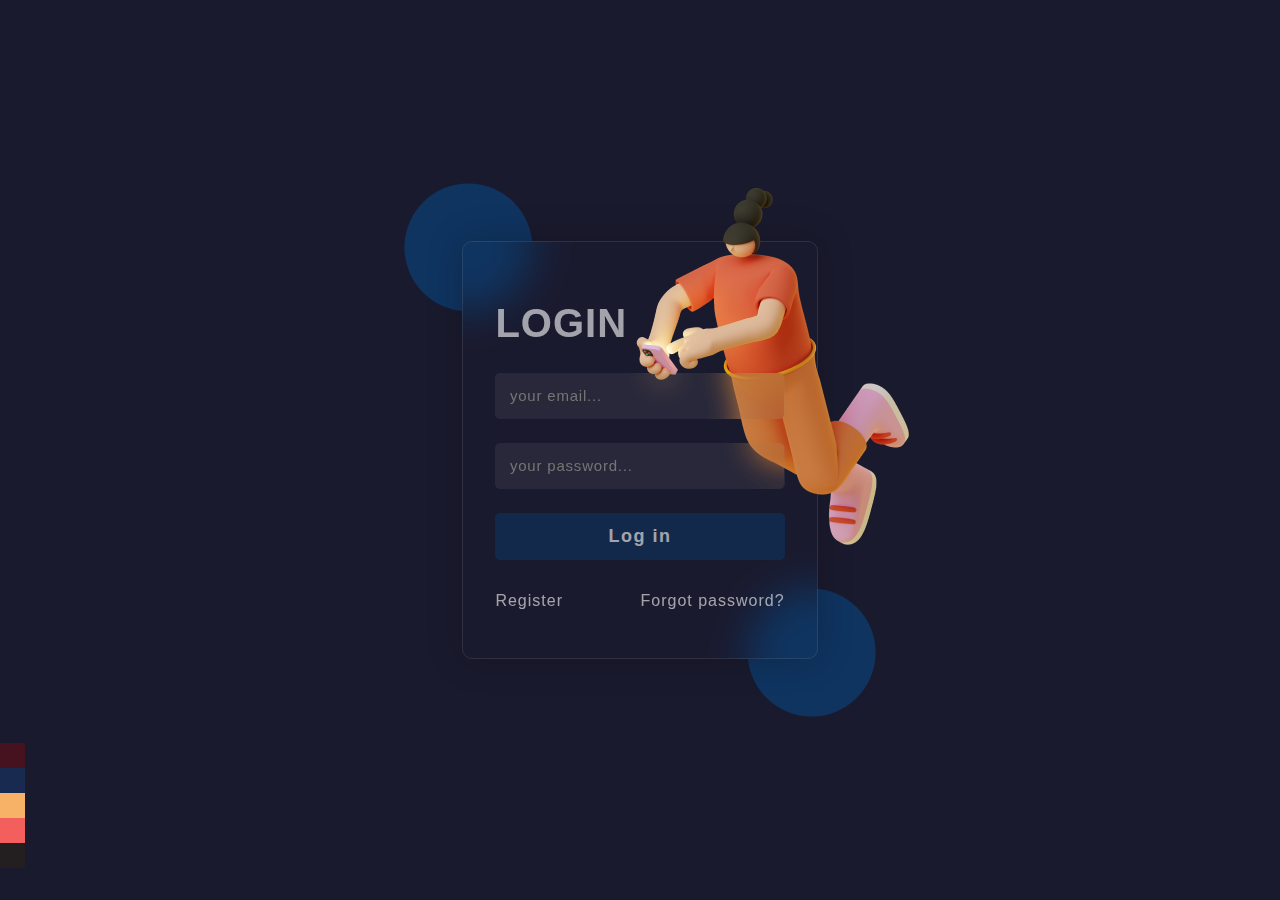
==== login.html @ a5564b31 "Added login and register pages" ====
<!DOCTYPE html>
<html lang="en">
  <head>
    <meta charset="UTF-8" />
    <meta name="viewport" content="width=device-width, initial-scale=1.0" />
    <title>Log in</title>
    <link rel="stylesheet" href="styles/login.css" />
  </head>
  <body>
    <section class="container">
      <div class="login-container">
        <div class="circle circle-one"></div>
        <div class="form-container">
          <img src="/images/saly.png" alt="illustration" class="illustration" />
          <h1 class="opacity">LOGIN</h1>
          <form id="hero-form" onsubmit="formSubmitHandler(event)" novalidate>
            <div class="form-item">
              <input
                id="hero-form-useremail"
                type="email"
                placeholder="your email..."
              />
              <span id="hero-email-error" class="hero-email-error"
                >Please enter the valid email</span
              >
            </div>
            <div class="form-item">
              <input
                id="hero-form-password"
                type="password"
                placeholder="your password..."
              />
              <span id="hero-password-error" class="hero-password-error"
                >Password should be 8 chracters or than more</span
              >
            </div>

            <button type="submit" class="opacity">Log in</button>
          </form>
          <div class="register-forget opacity">
            <a href="/register.html">Register</a>
            <a href="">Forgot password?</a>
          </div>
          <span class="hero-general-error"></span>
        </div>
        <div class="circle circle-two"></div>
      </div>
      <div class="theme-btn-container"></div>
    </section>

    <script src="js/login.js"></script>
  </body>
</html>
---- styles/login.css ----
/* Theme css start */
:root {
  --background: #1a1a2e;
  --color: #ffffff;
  --primary-color: #0f3460;
}

* {
  box-sizing: border-box;
}

html {
  scroll-behavior: smooth;
}

body {
  margin: 0;
  box-sizing: border-box;
  font-family: "Inter", sans-serif;
  background: var(--background);
  color: var(--color);
  letter-spacing: 1px;
  transition: background 0.2s ease;
  -webkit-transition: background 0.2s ease;
  -moz-transition: background 0.2s ease;
  -ms-transition: background 0.2s ease;
  -o-transition: background 0.2s ease;
}

a {
  text-decoration: none;
  color: var(--color);
}

h1 {
  font-size: 2.5rem;
}

.container {
  display: flex;
  justify-content: center;
  align-items: center;
  height: 100vh;
}

.login-container {
  position: relative;
  width: 22.2rem;
}
.form-container {
  border: 1px solid hsla(0, 0%, 65%, 0.158);
  box-shadow: 0 0 36px 1px rgba(0, 0, 0, 0.2);
  border-radius: 10px;
  backdrop-filter: blur(20px);
  z-index: 99;
  padding: 2rem;
  -webkit-border-radius: 10px;
  -moz-border-radius: 10px;
  -ms-border-radius: 10px;
  -o-border-radius: 10px;
}

.form-item {
  display: block;
  margin-bottom: 1.5rem;
}

.form-item input {
  display: block;
  padding: 14.5px;
  width: 100%;
  margin: 0.5rem 0;
  color: var(--color);
  outline: none;
  background-color: #9191911f;
  border: none;
  border-radius: 5px;
  font-weight: 500;
  letter-spacing: 0.8px;
  font-size: 15px;
  backdrop-filter: blur(15px);
  -webkit-border-radius: 5px;
  -moz-border-radius: 5px;
  -ms-border-radius: 5px;
  -o-border-radius: 5px;
}

.form-item input:focus {
  box-shadow: 0 0 16px 1px rgba(0, 0, 0, 0.2);
  animation: wobble 0.3s ease-in;
  -webkit-animation: wobble 0.3s ease-in;
}

.login-container form button {
  background-color: var(--primary-color);
  color: var(--color);
  display: block;
  padding: 13px;
  border-radius: 5px;
  outline: none;
  font-size: 18px;
  letter-spacing: 1.5px;
  font-weight: bold;
  width: 100%;
  cursor: pointer;
  margin-bottom: 2rem;
  transition: all 0.1s ease-in-out;
  border: none;
  -webkit-border-radius: 5px;
  -moz-border-radius: 5px;
  -ms-border-radius: 5px;
  -o-border-radius: 5px;
  -webkit-transition: all 0.1s ease-in-out;
  -moz-transition: all 0.1s ease-in-out;
  -ms-transition: all 0.1s ease-in-out;
  -o-transition: all 0.1s ease-in-out;
}

.login-container form button:hover {
  box-shadow: 0 0 10px 1px rgba(0, 0, 0, 0.15);
  transform: scale(1.02);
  -webkit-transform: scale(1.02);
  -moz-transform: scale(1.02);
  -ms-transform: scale(1.02);
  -o-transform: scale(1.02);
}

.circle {
  width: 8rem;
  height: 8rem;
  background: var(--primary-color);
  border-radius: 50%;
  -webkit-border-radius: 50%;
  -moz-border-radius: 50%;
  -ms-border-radius: 50%;
  -o-border-radius: 50%;
  position: absolute;
}

.illustration {
  position: absolute;
  top: -125px;
  right: -200px;
  max-width: 500px;
}

.circle-one {
  top: 0;
  left: 0;
  z-index: -1;
  transform: translate(-45%, -45%);
  -webkit-transform: translate(-45%, -45%);
  -moz-transform: translate(-45%, -45%);
  -ms-transform: translate(-45%, -45%);
  -o-transform: translate(-45%, -45%);
}

.circle-two {
  bottom: 0;
  right: 0;
  z-index: -1;
  transform: translate(45%, 45%);
  -webkit-transform: translate(45%, 45%);
  -moz-transform: translate(45%, 45%);
  -ms-transform: translate(45%, 45%);
  -o-transform: translate(45%, 45%);
}

.register-forget {
  margin: 1rem 0;
  display: flex;
  justify-content: space-between;
}
.opacity {
  opacity: 0.6;
}

.theme-btn-container {
  position: absolute;
  left: 0;
  bottom: 2rem;
}

.theme-btn {
  cursor: pointer;
  transition: all 0.3s ease-in;
}

.theme-btn:hover {
  width: 40px !important;
}

@keyframes wobble {
  0% {
    transform: scale(1.025);
    -webkit-transform: scale(1.025);
    -moz-transform: scale(1.025);
    -ms-transform: scale(1.025);
    -o-transform: scale(1.025);
  }
  25% {
    transform: scale(1);
    -webkit-transform: scale(1);
    -moz-transform: scale(1);
    -ms-transform: scale(1);
    -o-transform: scale(1);
  }
  75% {
    transform: scale(1.025);
    -webkit-transform: scale(1.025);
    -moz-transform: scale(1.025);
    -ms-transform: scale(1.025);
    -o-transform: scale(1.025);
  }
  100% {
    transform: scale(1);
    -webkit-transform: scale(1);
    -moz-transform: scale(1);
    -ms-transform: scale(1);
    -o-transform: scale(1);
  }
}

/* Theme css end */

/* Errors css start */

.hero-email-error,
.hero-password-error {
  display: none;
  color: red;
}

.hero-error-show {
  display: inline-block;
}

/* Errors css end */
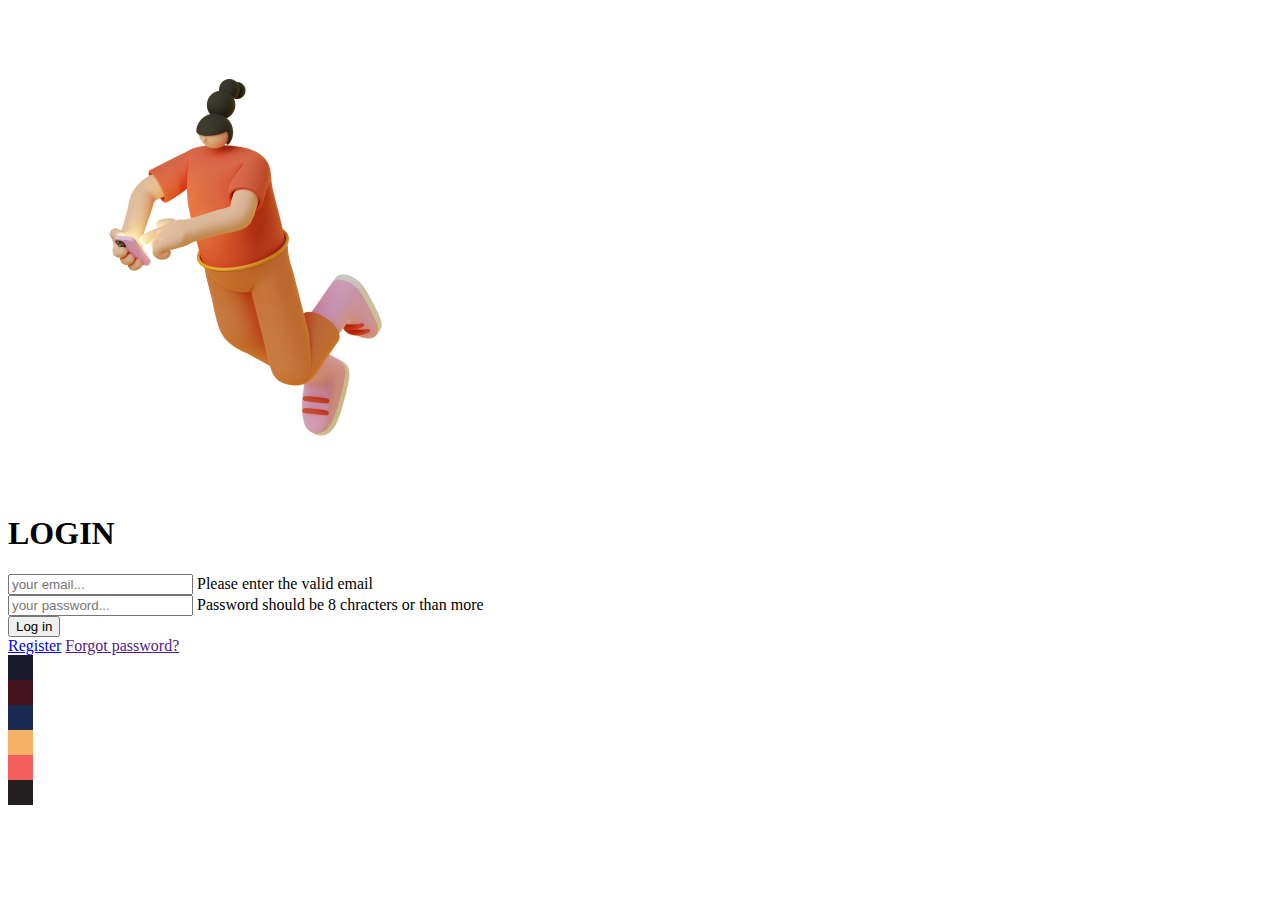
==== commit 2027abaa: "Added user functions." ====
--- a/login.html
+++ b/login.html
@@ -13,20 +13,20 @@
         <div class="form-container">
           <img src="/images/saly.png" alt="illustration" class="illustration" />
           <h1 class="opacity">LOGIN</h1>
-          <form id="hero-form" onsubmit="formSubmitHandler(event)" novalidate>
+          <form
+            id="hero-login-form"
+            onsubmit="formSubmitHandler(event)"
+            novalidate
+          >
             <div class="form-item">
-              <input
-                id="hero-form-useremail"
-                type="email"
-                placeholder="your email..."
-              />
+              <input name="email" type="email" placeholder="your email..." />
               <span id="hero-email-error" class="hero-email-error"
                 >Please enter the valid email</span
               >
             </div>
             <div class="form-item">
               <input
-                id="hero-form-password"
+                name="password"
                 type="password"
                 placeholder="your password..."
               />
